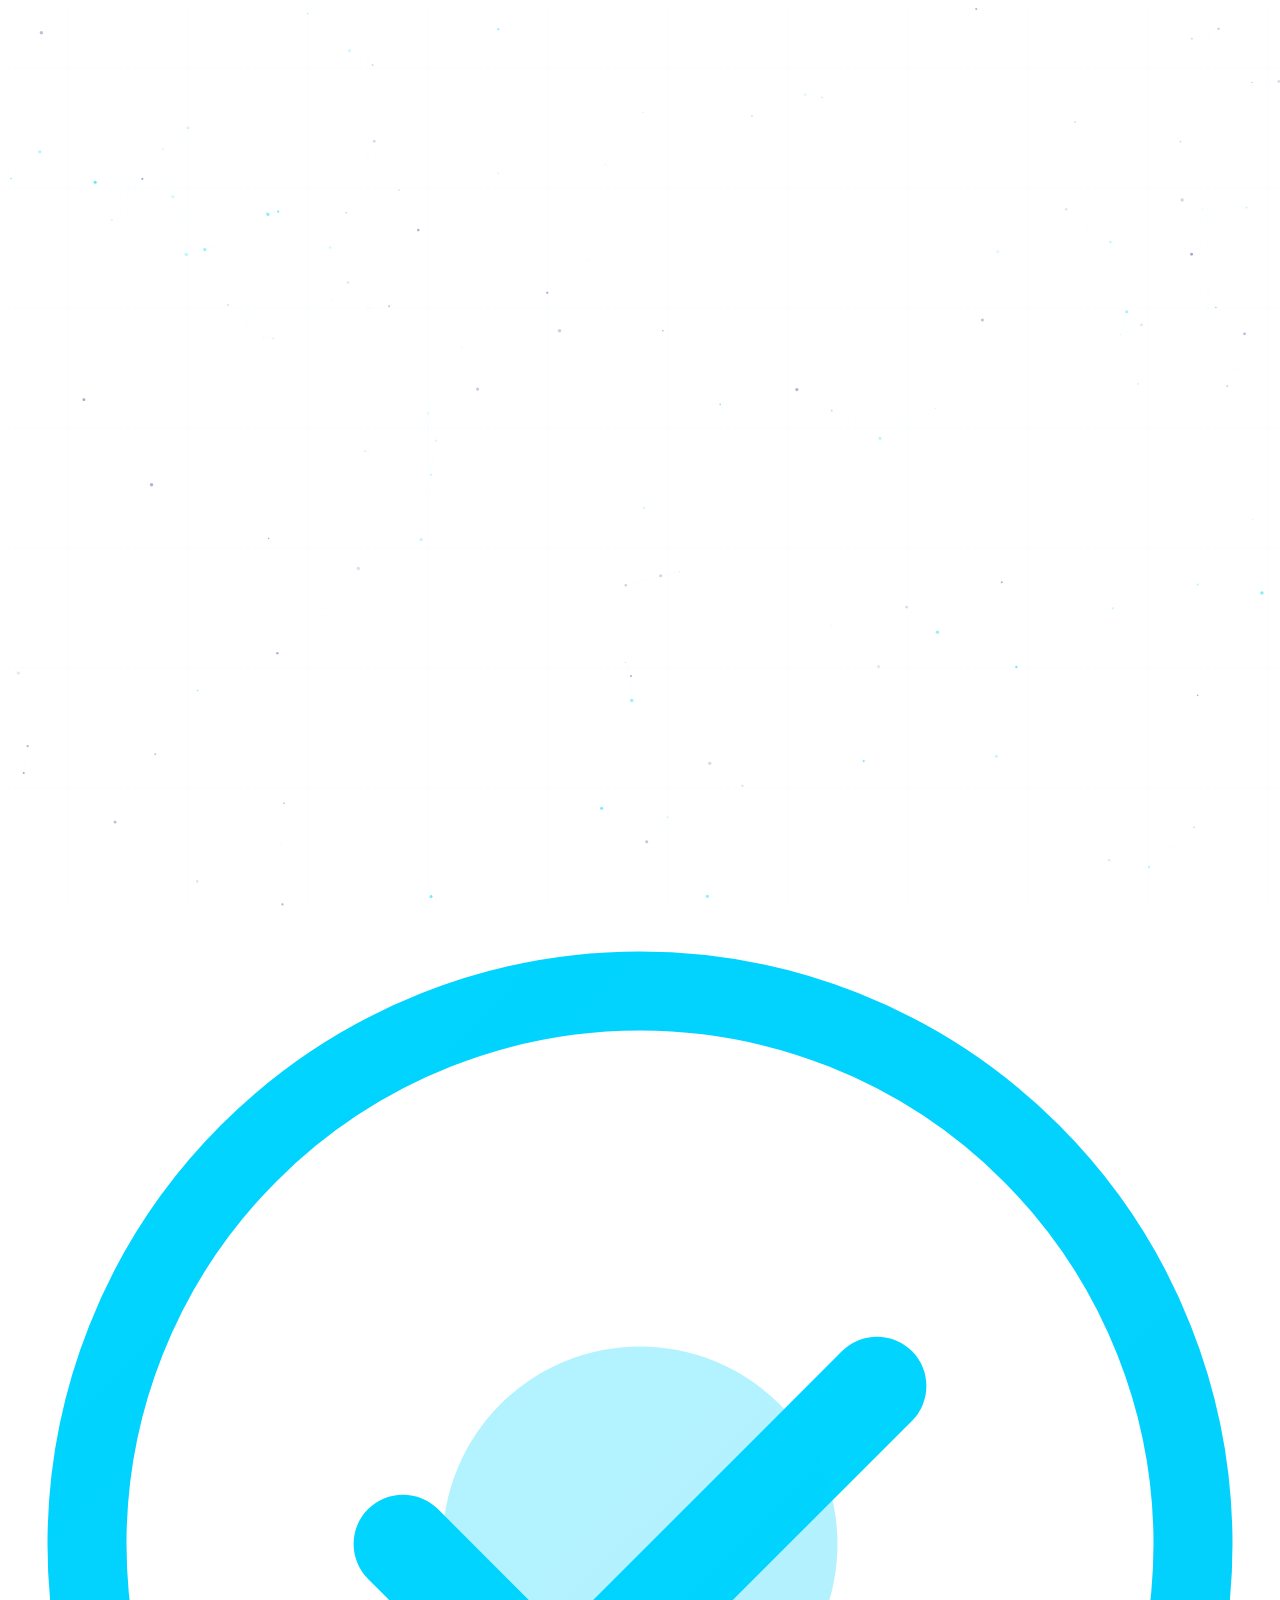
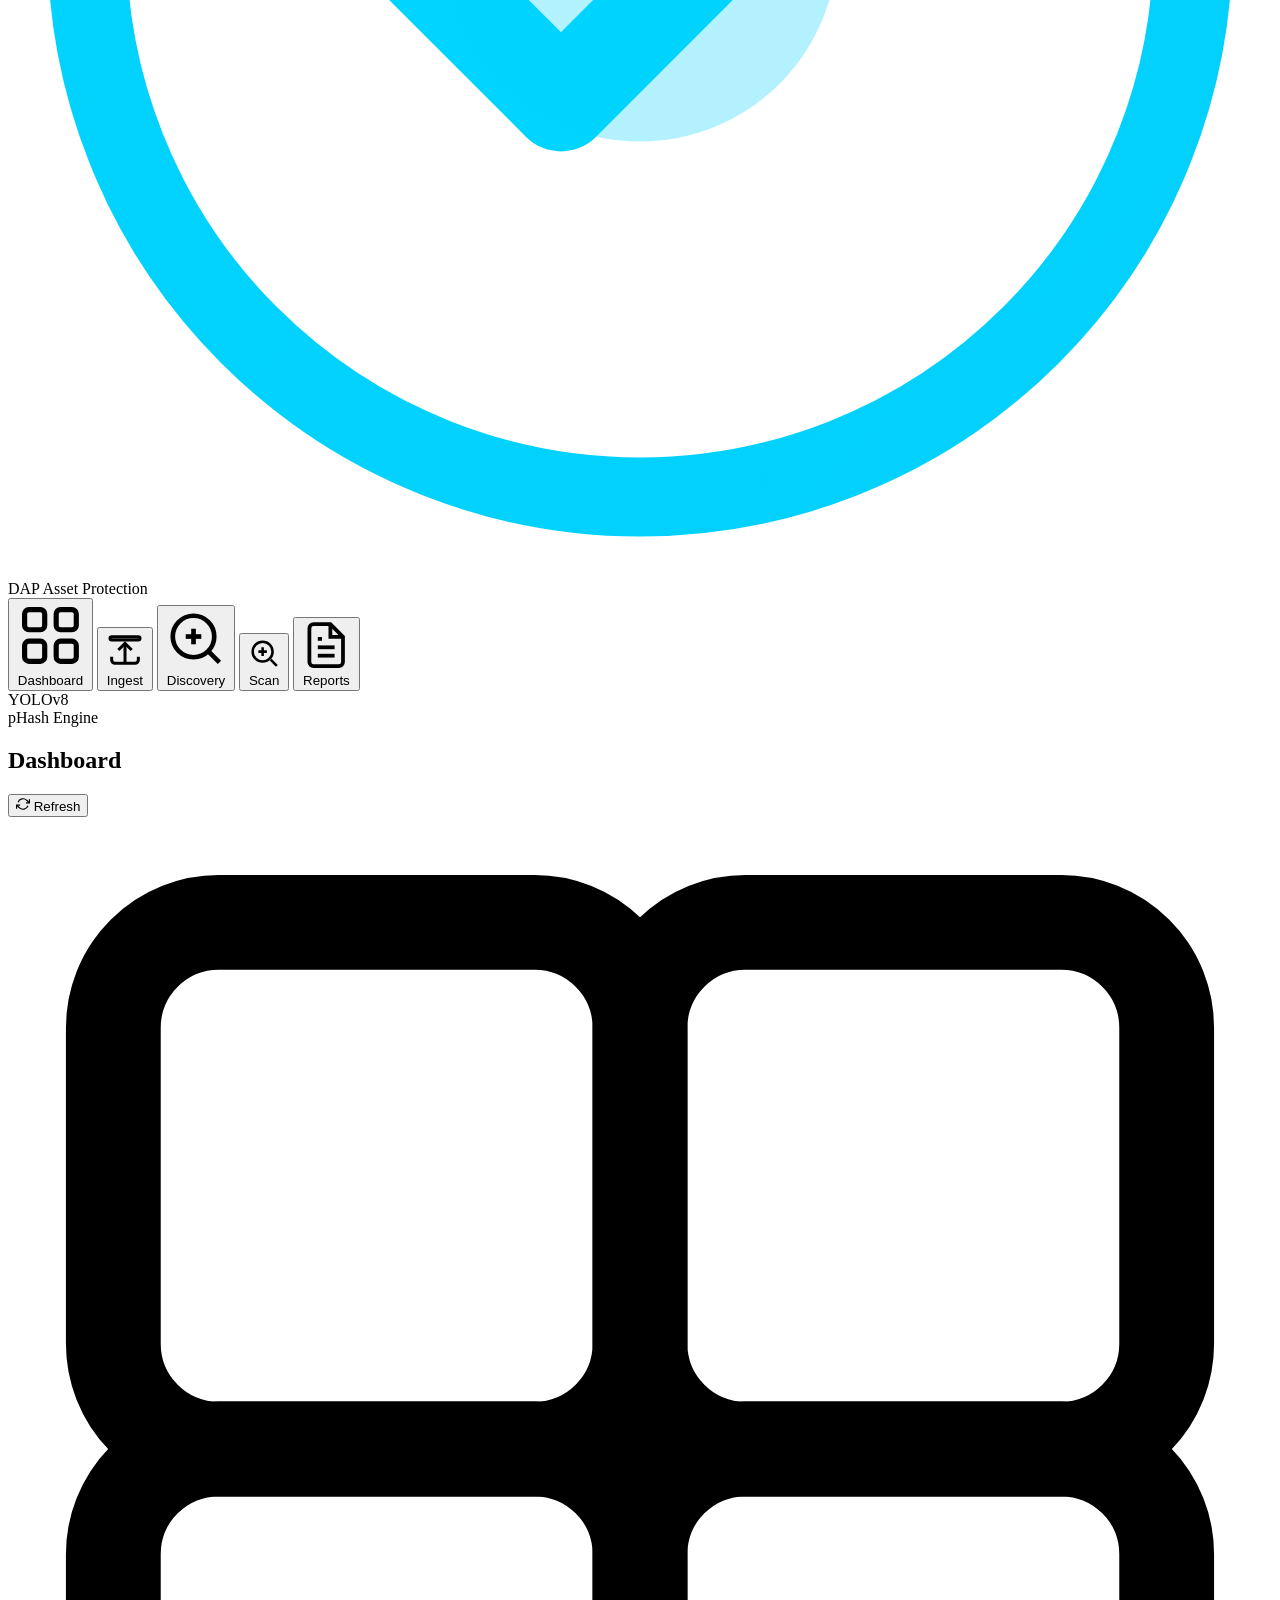
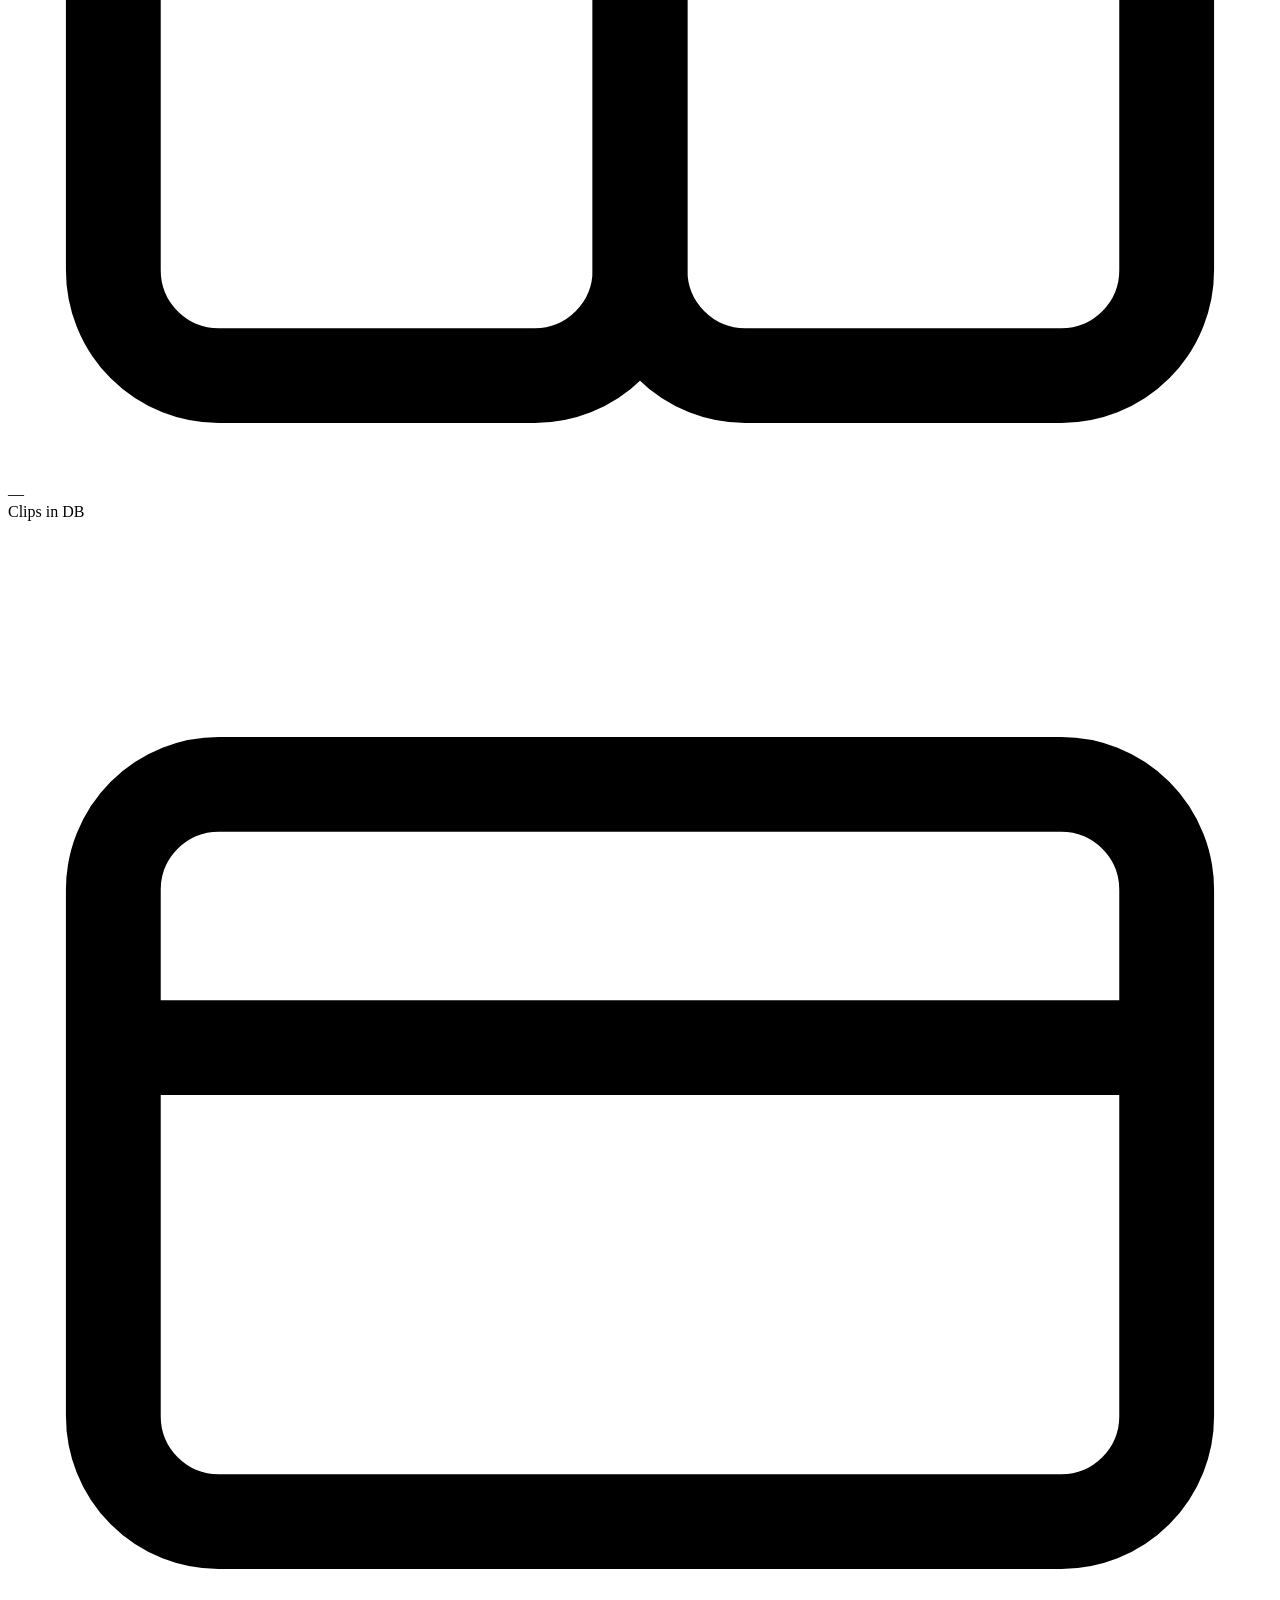
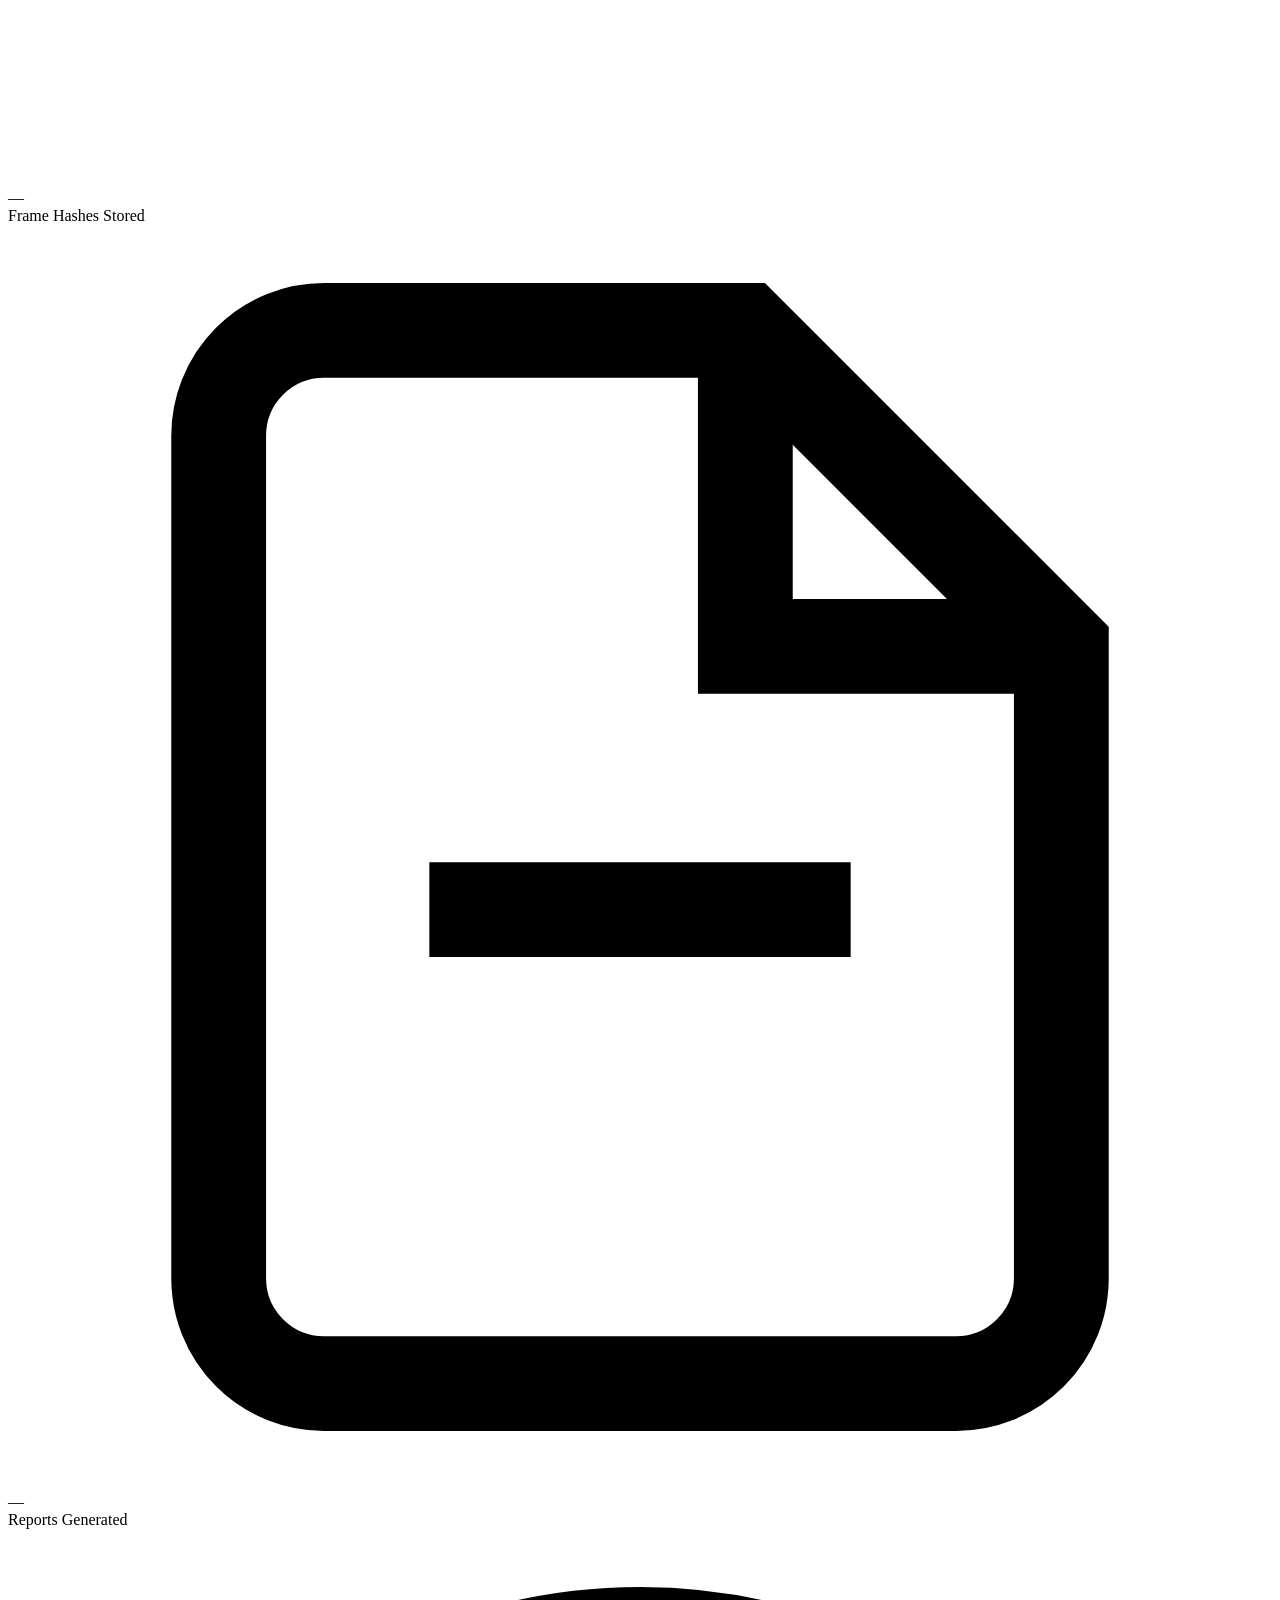
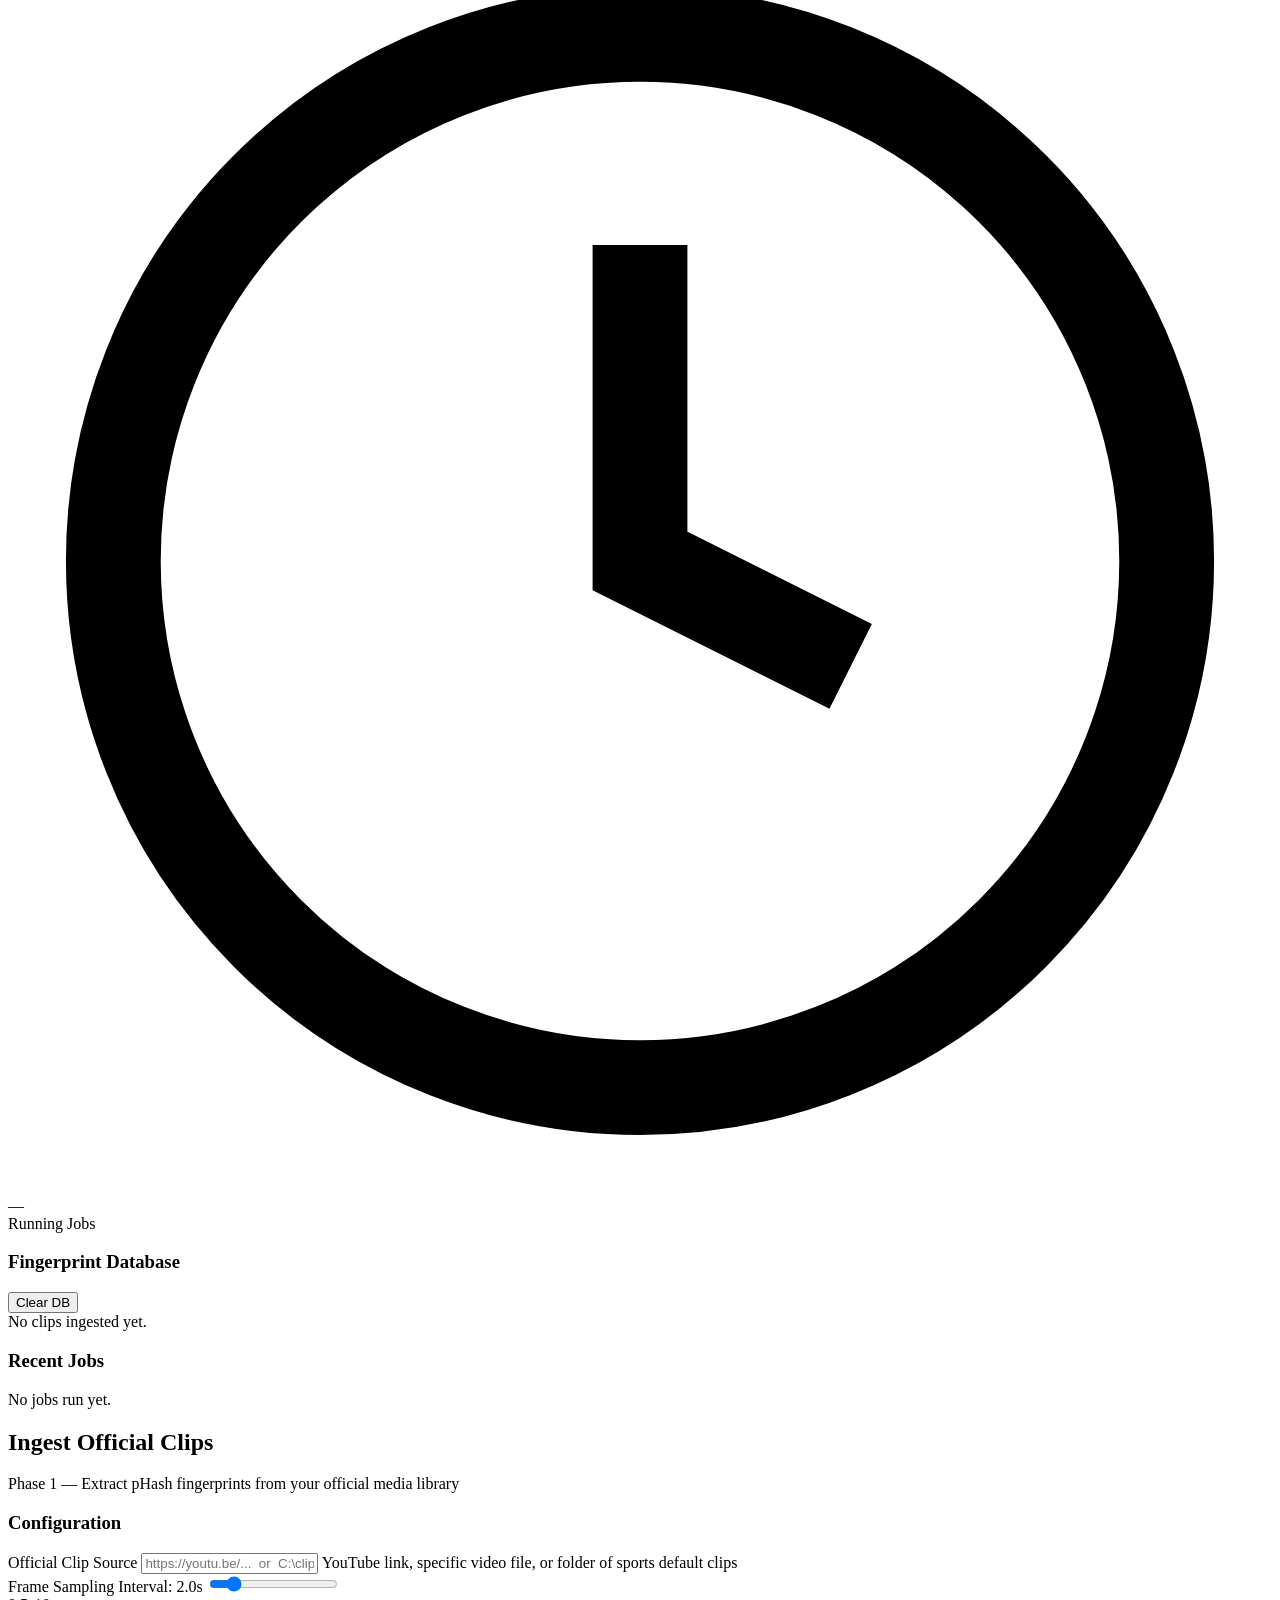
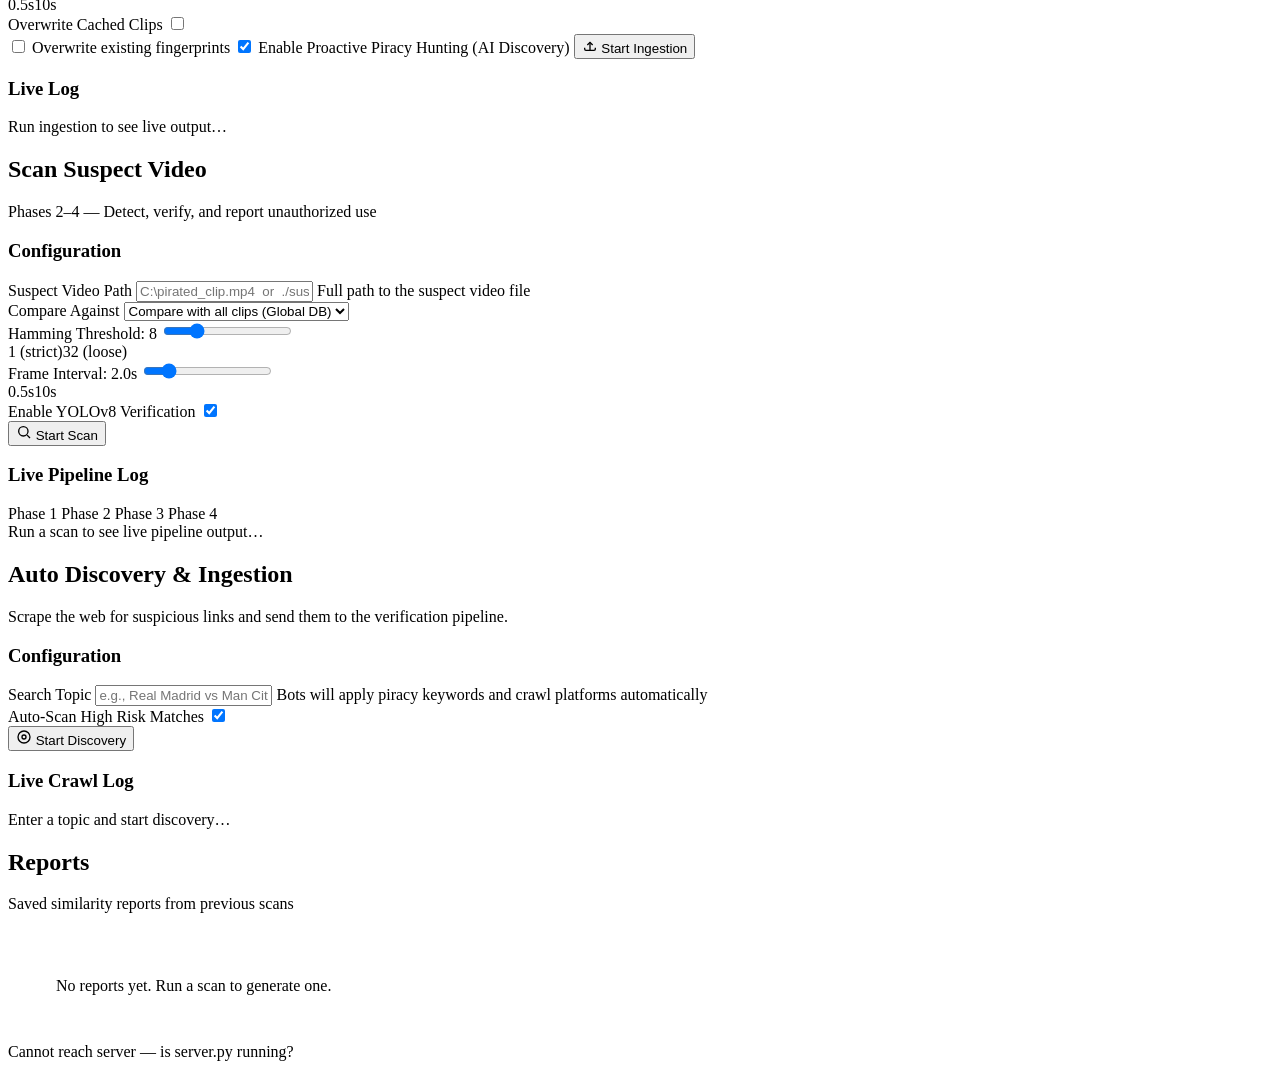
==== static/index.html @ 6192ebe2 "v3" ====
<!DOCTYPE html>
<html lang="en">
<head>
  <meta charset="UTF-8" />
  <meta name="viewport" content="width=device-width, initial-scale=1.0" />
  <title>DAP — Digital Asset Protection</title>
  <meta name="description" content="AI-driven Digital Asset Protection system using pHash fingerprinting and YOLOv8 object detection to identify unauthorized media use." />
  <link rel="preconnect" href="https://fonts.googleapis.com" />
  <link rel="preconnect" href="https://fonts.gstatic.com" crossorigin />
  <link href="https://fonts.googleapis.com/css2?family=Inter:wght@300;400;500;600;700&family=JetBrains+Mono:wght@400;500&display=swap" rel="stylesheet" />
  <link rel="stylesheet" href="/css/style.css" />
</head>
<body>

<!-- Animated grid background -->
<canvas id="bg-canvas"></canvas>

<div class="app" id="app">

  <!-- ── Sidebar ──────────────────────────────────────────────── -->
  <aside class="sidebar" id="sidebar">
    <div class="sidebar-logo">
      <div class="logo-icon">
        <svg viewBox="0 0 32 32" fill="none" xmlns="http://www.w3.org/2000/svg">
          <circle cx="16" cy="16" r="14" stroke="url(#g1)" stroke-width="2"/>
          <path d="M10 16 L14 20 L22 12" stroke="#00d4ff" stroke-width="2.5" stroke-linecap="round" stroke-linejoin="round"/>
          <circle cx="16" cy="16" r="5" fill="url(#g2)" opacity="0.3"/>
          <defs>
            <linearGradient id="g1" x1="0" y1="0" x2="32" y2="32">
              <stop offset="0%" stop-color="#00d4ff"/>
              <stop offset="100%" stop-color="#7b5ea7"/>
            </linearGradient>
            <linearGradient id="g2" x1="0" y1="0" x2="32" y2="32">
              <stop offset="0%" stop-color="#00d4ff"/>
              <stop offset="100%" stop-color="#7b5ea7"/>
            </linearGradient>
          </defs>
        </svg>
      </div>
      <div class="logo-text">
        <span class="logo-title">DAP</span>
        <span class="logo-sub">Asset Protection</span>
      </div>
    </div>

    <nav class="sidebar-nav">
      <button class="nav-item active" data-page="dashboard" id="nav-dashboard">
        <svg class="nav-icon" viewBox="0 0 24 24" fill="none" stroke="currentColor" stroke-width="1.8">
          <rect x="3" y="3" width="7" height="7" rx="1.5"/>
          <rect x="14" y="3" width="7" height="7" rx="1.5"/>
          <rect x="3" y="14" width="7" height="7" rx="1.5"/>
          <rect x="14" y="14" width="7" height="7" rx="1.5"/>
        </svg>
        <span>Dashboard</span>
      </button>
      <button class="nav-item" data-page="ingest" id="nav-ingest">
        <svg class="nav-icon" viewBox="0 0 24 24" fill="none" stroke="currentColor" stroke-width="1.8">
          <path d="M4 16v2a2 2 0 002 2h12a2 2 0 002-2v-2"/>
          <polyline points="8,12 12,8 16,12"/>
          <line x1="12" y1="8" x2="12" y2="20"/>
          <path d="M20 4H4a1 1 0 000 2h16a1 1 0 000-2z"/>
        </svg>
        <span>Ingest</span>
      </button>
      <button class="nav-item" data-page="autoingest" id="nav-autoingest">
        <svg class="nav-icon" viewBox="0 0 24 24" fill="none" stroke="currentColor" stroke-width="1.8">
          <circle cx="11" cy="11" r="8"></circle>
          <line x1="21" y1="21" x2="16.65" y2="16.65"></line>
          <line x1="11" y1="8" x2="11" y2="14"></line>
          <line x1="8" y1="11" x2="14" y2="11"></line>
        </svg>
        <span>Discovery</span>
      </button>
      <button class="nav-item" data-page="scan" id="nav-scan">
        <svg class="nav-icon" viewBox="0 0 24 24" fill="none" stroke="currentColor" stroke-width="1.8">
          <circle cx="11" cy="11" r="7"/>
          <line x1="21" y1="21" x2="16.65" y2="16.65"/>
          <path d="M8 11h6M11 8v6"/>
        </svg>
        <span>Scan</span>
      </button>
      <button class="nav-item" data-page="reports" id="nav-reports">
        <svg class="nav-icon" viewBox="0 0 24 24" fill="none" stroke="currentColor" stroke-width="1.8">
          <path d="M14 2H6a2 2 0 00-2 2v16a2 2 0 002 2h12a2 2 0 002-2V8z"/>
          <polyline points="14,2 14,8 20,8"/>
          <line x1="8" y1="13" x2="16" y2="13"/>
          <line x1="8" y1="17" x2="16" y2="17"/>
          <line x1="8" y1="9" x2="10" y2="9"/>
        </svg>
        <span>Reports</span>
        <span class="badge" id="badge-reports"></span>
      </button>
    </nav>

    <div class="sidebar-footer">
      <div class="status-dot-row">
        <span class="status-dot" id="yolo-dot"></span>
        <span class="status-label" id="yolo-label">YOLOv8</span>
      </div>
      <div class="status-dot-row">
        <span class="status-dot active"></span>
        <span class="status-label">pHash Engine</span>
      </div>
    </div>
  </aside>

  <!-- ── Main ─────────────────────────────────────────────────── -->
  <main class="main-content">

    <!-- ════ Dashboard ════ -->
    <section class="page active" id="page-dashboard">
      <div class="page-header">
        <h1>Dashboard</h1>
        <div class="page-header-actions">
          <button class="btn btn-ghost btn-sm" onclick="App.refreshStatus()">
            <svg viewBox="0 0 24 24" fill="none" stroke="currentColor" stroke-width="2" width="14" height="14"><path d="M23 4v6h-6M1 20v-6h6"/><path d="M3.51 9a9 9 0 0114.85-3.36L23 10M1 14l4.64 4.36A9 9 0 0020.49 15"/></svg>
            Refresh
          </button>
        </div>
      </div>

      <div class="stat-grid" id="stat-grid">
        <div class="stat-card" id="stat-clips">
          <div class="stat-icon cyan">
            <svg viewBox="0 0 24 24" fill="none" stroke="currentColor" stroke-width="1.8"><rect x="2" y="2" width="10" height="10" rx="2"/><rect x="12" y="2" width="10" height="10" rx="2"/><rect x="2" y="12" width="10" height="10" rx="2"/><rect x="12" y="12" width="10" height="10" rx="2"/></svg>
          </div>
          <div class="stat-body">
            <div class="stat-value" id="v-clips">—</div>
            <div class="stat-label">Clips in DB</div>
          </div>
        </div>
        <div class="stat-card" id="stat-frames">
          <div class="stat-icon purple">
            <svg viewBox="0 0 24 24" fill="none" stroke="currentColor" stroke-width="1.8"><rect x="2" y="5" width="20" height="14" rx="2"/><polyline points="2,10 22,10"/></svg>
          </div>
          <div class="stat-body">
            <div class="stat-value" id="v-frames">—</div>
            <div class="stat-label">Frame Hashes Stored</div>
          </div>
        </div>
        <div class="stat-card" id="stat-reports">
          <div class="stat-icon green">
            <svg viewBox="0 0 24 24" fill="none" stroke="currentColor" stroke-width="1.8"><path d="M14 2H6a2 2 0 00-2 2v16a2 2 0 002 2h12a2 2 0 002-2V8z"/><polyline points="14 2 14 8 20 8"/><line x1="8" y1="13" x2="16" y2="13"/></svg>
          </div>
          <div class="stat-body">
            <div class="stat-value" id="v-reports">—</div>
            <div class="stat-label">Reports Generated</div>
          </div>
        </div>
        <div class="stat-card" id="stat-jobs">
          <div class="stat-icon orange">
            <svg viewBox="0 0 24 24" fill="none" stroke="currentColor" stroke-width="1.8"><circle cx="12" cy="12" r="10"/><polyline points="12,6 12,12 16,14"/></svg>
          </div>
          <div class="stat-body">
            <div class="stat-value" id="v-jobs">—</div>
            <div class="stat-label">Running Jobs</div>
          </div>
        </div>
      </div>

      <!-- DB Clips list -->
      <div class="card mt-6" id="db-clips-card">
        <div class="card-header">
          <h3>Fingerprint Database</h3>
          <button class="btn btn-danger btn-sm" onclick="App.clearDB()">Clear DB</button>
        </div>
        <div id="db-clips-list" class="clips-list">
          <div class="empty-state">No clips ingested yet.</div>
        </div>
      </div>

      <!-- Recent jobs -->
      <div class="card mt-4">
        <div class="card-header"><h3>Recent Jobs</h3></div>
        <div id="recent-jobs-list" class="jobs-list">
          <div class="empty-state">No jobs run yet.</div>
        </div>
      </div>
    </section>

    <!-- ════ Ingest ════ -->
    <section class="page" id="page-ingest">
      <div class="page-header">
        <h1>Ingest Official Clips</h1>
        <p class="page-sub">Phase 1 — Extract pHash fingerprints from your official media library</p>
      </div>

      <div class="two-col">
        <div class="card form-card">
          <div class="card-header"><h3>Configuration</h3></div>
          <div class="form-body">
            <div class="form-group">
              <label for="ingest-dir">Official Clip Source</label>
              <input type="text" id="ingest-dir" class="input" placeholder="https://youtu.be/...  or  C:\clip.mp4  or  C:\dir\" />
              <span class="form-hint">YouTube link, specific video file, or folder of sports default clips</span>
            </div>
            <div class="form-group">
              <label for="ingest-interval">Frame Sampling Interval: <span id="ingest-interval-val">2.0s</span></label>
              <input type="range" id="ingest-interval" class="slider" min="0.5" max="10" step="0.5" value="2" />
              <div class="slider-labels"><span>0.5s</span><span>10s</span></div>
            </div>
            <div class="form-group switch-row">
              <label>Overwrite Cached Clips</label>
              <label class="switch">
                <input type="checkbox" id="ingest-overwrite" />
                <span class="switch-thumb"></span>
              </label>
            </div>
            <label class="check-container mt-2">
              <input type="checkbox" id="ingest-overwrite">
              <span class="checkmark"></span>
              Overwrite existing fingerprints
            </label>
            <label class="check-container mt-2">
              <input type="checkbox" id="ingest-proactive" checked>
              <span class="checkmark"></span>
              Enable Proactive Piracy Hunting (AI Discovery)
            </label>

            <button class="btn btn-primary mt-3" id="btn-ingest" onclick="App.startIngest()">
              <svg viewBox="0 0 24 24" fill="none" stroke="currentColor" stroke-width="2" width="16" height="16"><path d="M4 16v2a2 2 0 002 2h12a2 2 0 002-2v-2"/><polyline points="8,12 12,8 16,12"/><line x1="12" y1="8" x2="12" y2="20"/></svg>
              Start Ingestion
            </button>
          </div>
        </div>

        <div class="card log-card">
          <div class="card-header">
            <h3>Live Log</h3>
            <div class="progress-wrap" id="ingest-progress-wrap" style="display:none">
              <div class="progress-bar-track">
                <div class="progress-bar-fill" id="ingest-progress-bar"></div>
              </div>
              <span class="progress-label" id="ingest-progress-label">0%</span>
            </div>
          </div>
          <div class="log-stream" id="ingest-log">
            <div class="log-placeholder">Run ingestion to see live output…</div>
          </div>
        </div>
      </div>
    </section>

    <!-- ════ Scan ════ -->
    <section class="page" id="page-scan">
      <div class="page-header">
        <h1>Scan Suspect Video</h1>
        <p class="page-sub">Phases 2–4 — Detect, verify, and report unauthorized use</p>
      </div>

      <div class="two-col">
        <div class="card form-card">
          <div class="card-header"><h3>Configuration</h3></div>
          <div class="form-body">
            <div class="form-group">
              <label for="scan-path">Suspect Video Path</label>
              <input type="text" id="scan-path" class="input" placeholder="C:\pirated_clip.mp4  or  ./suspect.mp4" />
              <span class="form-hint">Full path to the suspect video file</span>
            </div>
            <div class="form-group">
              <label for="scan-target">Compare Against</label>
              <select id="scan-target" class="input">
                <option value="">Compare with all clips (Global DB)</option>
              </select>
            </div>
            <div class="form-group">
              <label for="scan-threshold">Hamming Threshold: <span id="scan-threshold-val">8</span></label>
              <input type="range" id="scan-threshold" class="slider" min="1" max="32" step="1" value="8" />
              <div class="slider-labels"><span>1 (strict)</span><span>32 (loose)</span></div>
            </div>
            <div class="form-group">
              <label for="scan-interval">Frame Interval: <span id="scan-interval-val">2.0s</span></label>
              <input type="range" id="scan-interval" class="slider" min="0.5" max="10" step="0.5" value="2" />
              <div class="slider-labels"><span>0.5s</span><span>10s</span></div>
            </div>
            <div class="form-group switch-row">
              <label>Enable YOLOv8 Verification</label>
              <label class="switch">
                <input type="checkbox" id="scan-yolo" checked />
                <span class="switch-thumb"></span>
              </label>
            </div>
            <button class="btn btn-primary w-full" id="btn-scan" onclick="App.startScan()">
              <svg viewBox="0 0 24 24" fill="none" stroke="currentColor" stroke-width="2" width="16" height="16"><circle cx="11" cy="11" r="7"/><line x1="21" y1="21" x2="16.65" y2="16.65"/></svg>
              Start Scan
            </button>
          </div>
        </div>

        <div class="card log-card">
          <div class="card-header">
            <h3>Live Pipeline Log</h3>
            <div class="phase-badges" id="scan-phases">
              <span class="phase-badge" id="phase-1">Phase 1</span>
              <span class="phase-badge" id="phase-2">Phase 2</span>
              <span class="phase-badge" id="phase-3">Phase 3</span>
              <span class="phase-badge" id="phase-4">Phase 4</span>
            </div>
          </div>
          <div class="log-stream" id="scan-log">
            <div class="log-placeholder">Run a scan to see live pipeline output…</div>
          </div>
        </div>
      </div>

      <!-- Results panel (shown after scan) -->
      <div id="scan-results" style="display:none" class="mt-4">
        <div class="result-summary-row">
          <div class="card verdict-card" id="verdict-card">
            <div class="verdict-score">
              <canvas id="donut-chart" width="160" height="160"></canvas>
              <div class="donut-label">
                <span class="donut-pct" id="donut-pct">0%</span>
                <span class="donut-sub">Similarity</span>
              </div>
            </div>
            <div class="verdict-info">
              <div class="verdict-text" id="verdict-text">—</div>
              <div class="verdict-meta" id="verdict-meta"></div>
            </div>
          </div>
        </div>

        <div class="card mt-4">
          <div class="card-header"><h3>Frame-Level Analysis</h3></div>
          <div class="table-wrap">
            <table class="frame-table" id="frame-table">
              <thead>
                <tr>
                  <th>Time</th>
                  <th>D<sub>H</sub></th>
                  <th>Match</th>
                  <th>Matched Clip</th>
                  <th>Logo</th>
                  <th>Flag</th>
                </tr>
              </thead>
              <tbody id="frame-tbody"></tbody>
            </table>
          </div>
        </div>
      </div>
    </section>

    <!-- ════ Auto Ingest ════ -->
    <section class="page" id="page-autoingest">
      <div class="page-header">
        <h1>Auto Discovery & Ingestion</h1>
        <p class="page-sub">Scrape the web for suspicious links and send them to the verification pipeline.</p>
      </div>

      <div class="two-col">
        <div class="card form-card">
          <div class="card-header"><h3>Configuration</h3></div>
          <div class="form-body">
            <div class="form-group">
              <label for="ai-topic">Search Topic</label>
              <input type="text" id="ai-topic" class="input" placeholder="e.g., Real Madrid vs Man City" />
              <span class="form-hint">Bots will apply piracy keywords and crawl platforms automatically</span>
            </div>
            <div class="form-group switch-row">
              <label>Auto-Scan High Risk Matches</label>
              <label class="switch">
                <input type="checkbox" id="ai-autoscan" checked />
                <span class="switch-thumb"></span>
              </label>
            </div>
            <button class="btn btn-primary w-full" id="btn-autoingest" onclick="App.startAutoIngest()">
              <svg viewBox="0 0 24 24" fill="none" stroke="currentColor" stroke-width="2" width="16" height="16"><path d="M21 12a9 9 0 11-18 0 9 9 0 0118 0z" /><circle cx="12" cy="12" r="3" /></svg>
              Start Discovery
            </button>
          </div>
        </div>

        <div class="card log-card">
          <div class="card-header">
            <h3>Live Crawl Log</h3>
          </div>
          <div class="log-stream" id="ai-log">
            <div class="log-placeholder">Enter a topic and start discovery…</div>
          </div>
        </div>
      </div>
      
      <!-- Discovery Results panel -->
      <div id="ai-results" style="display:none" class="mt-4 card">
          <div class="card-header"><h3>Discovery Results</h3></div>
          <div class="table-wrap">
            <table class="frame-table" id="ai-table">
              <thead>
                <tr>
                  <th>Platform</th>
                  <th>Uploader</th>
                  <th>Title</th>
                  <th>Risk Level</th>
                  <th>URL</th>
                </tr>
              </thead>
              <tbody id="ai-tbody"></tbody>
            </table>
          </div>
      </div>
    </section>

    <!-- ════ Reports ════ -->
    <section class="page" id="page-reports">
      <div class="page-header">
        <h1>Reports</h1>
        <p class="page-sub">Saved similarity reports from previous scans</p>
      </div>

      <div id="reports-grid" class="reports-grid">
        <div class="empty-state" style="padding:3rem">No reports yet. Run a scan to generate one.</div>
      </div>

      <!-- Report detail modal -->
      <div class="modal-backdrop" id="report-modal" style="display:none" onclick="App.closeModal(event)">
        <div class="modal-box" onclick="event.stopPropagation()">
          <div class="modal-header">
            <h2 id="modal-title">Report Detail</h2>
            <button class="modal-close" onclick="App.closeModal()">✕</button>
          </div>
          <div class="modal-body" id="modal-body"></div>
        </div>
      </div>
    </section>

  </main>
</div>

<!-- Toast container -->
<div id="toast-container"></div>

    <script src="js/app.js?v=20260422_rev5"></script>
</body>
</html>
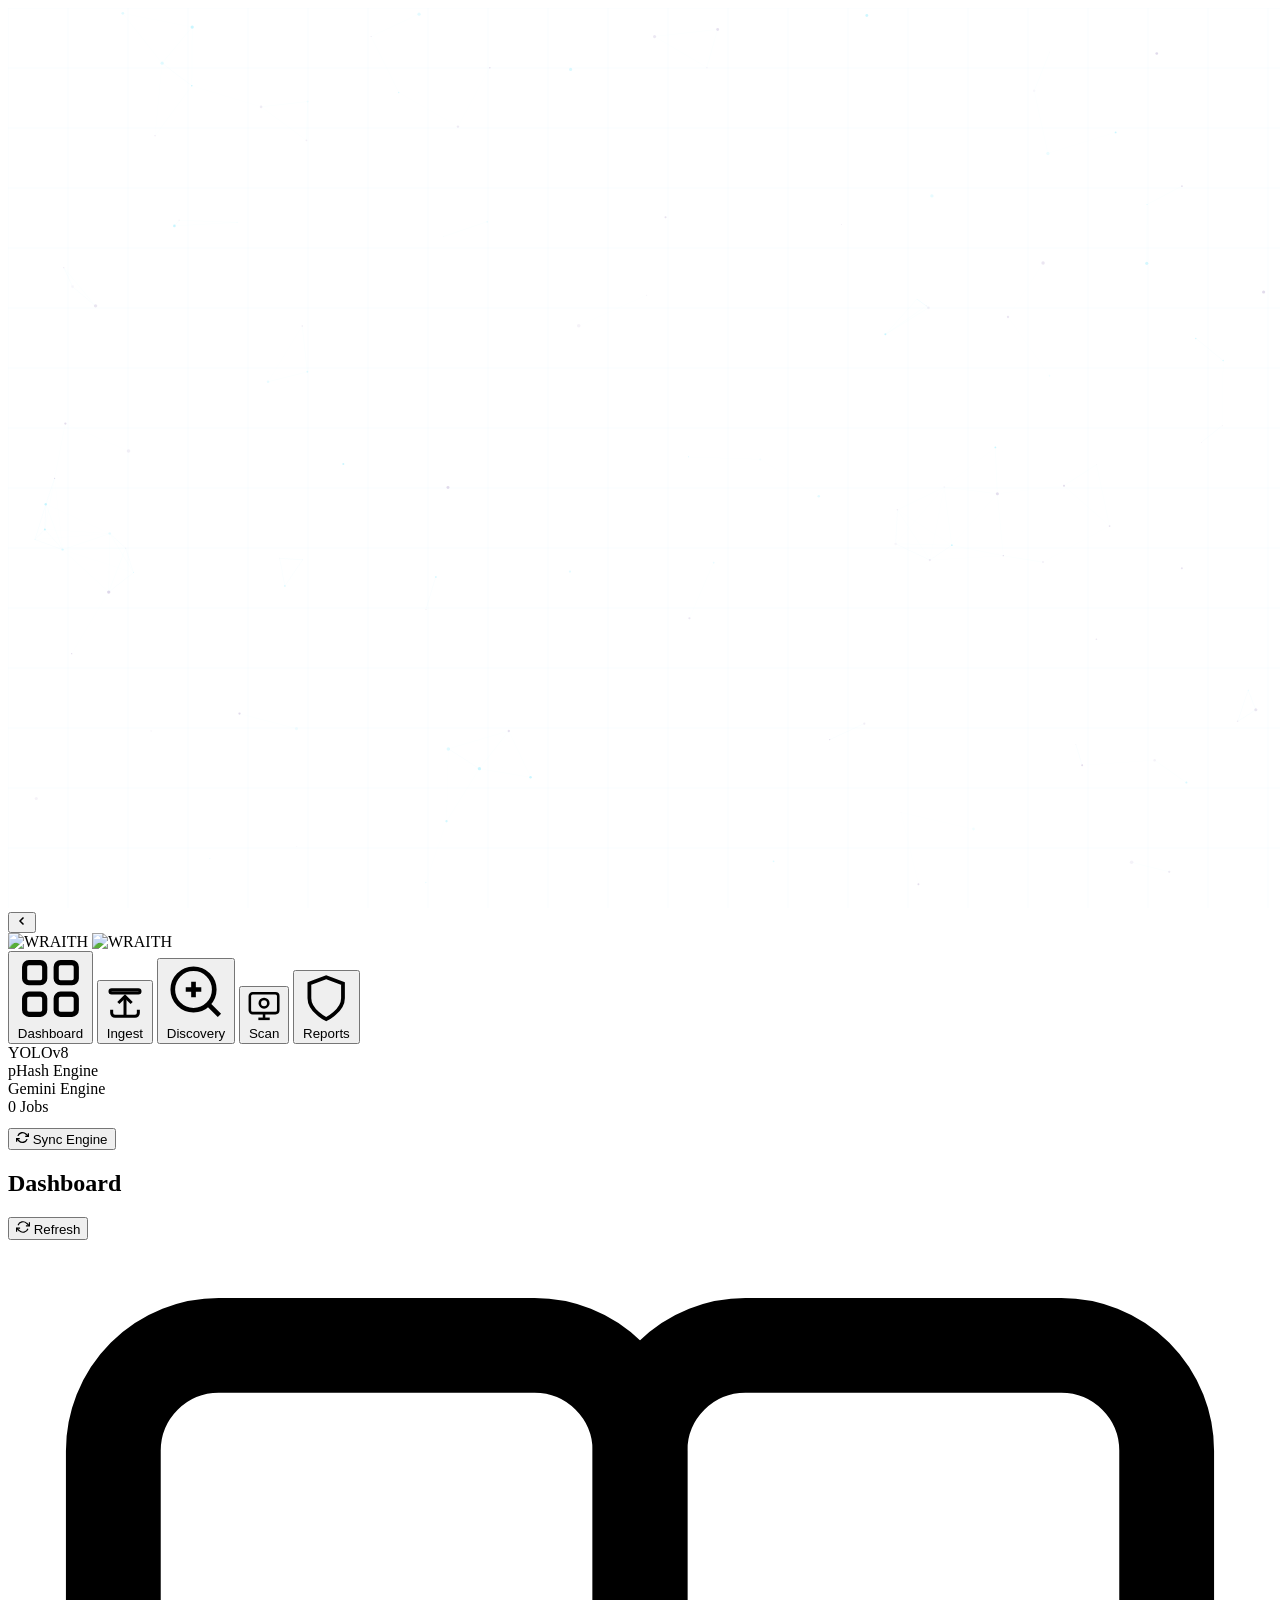
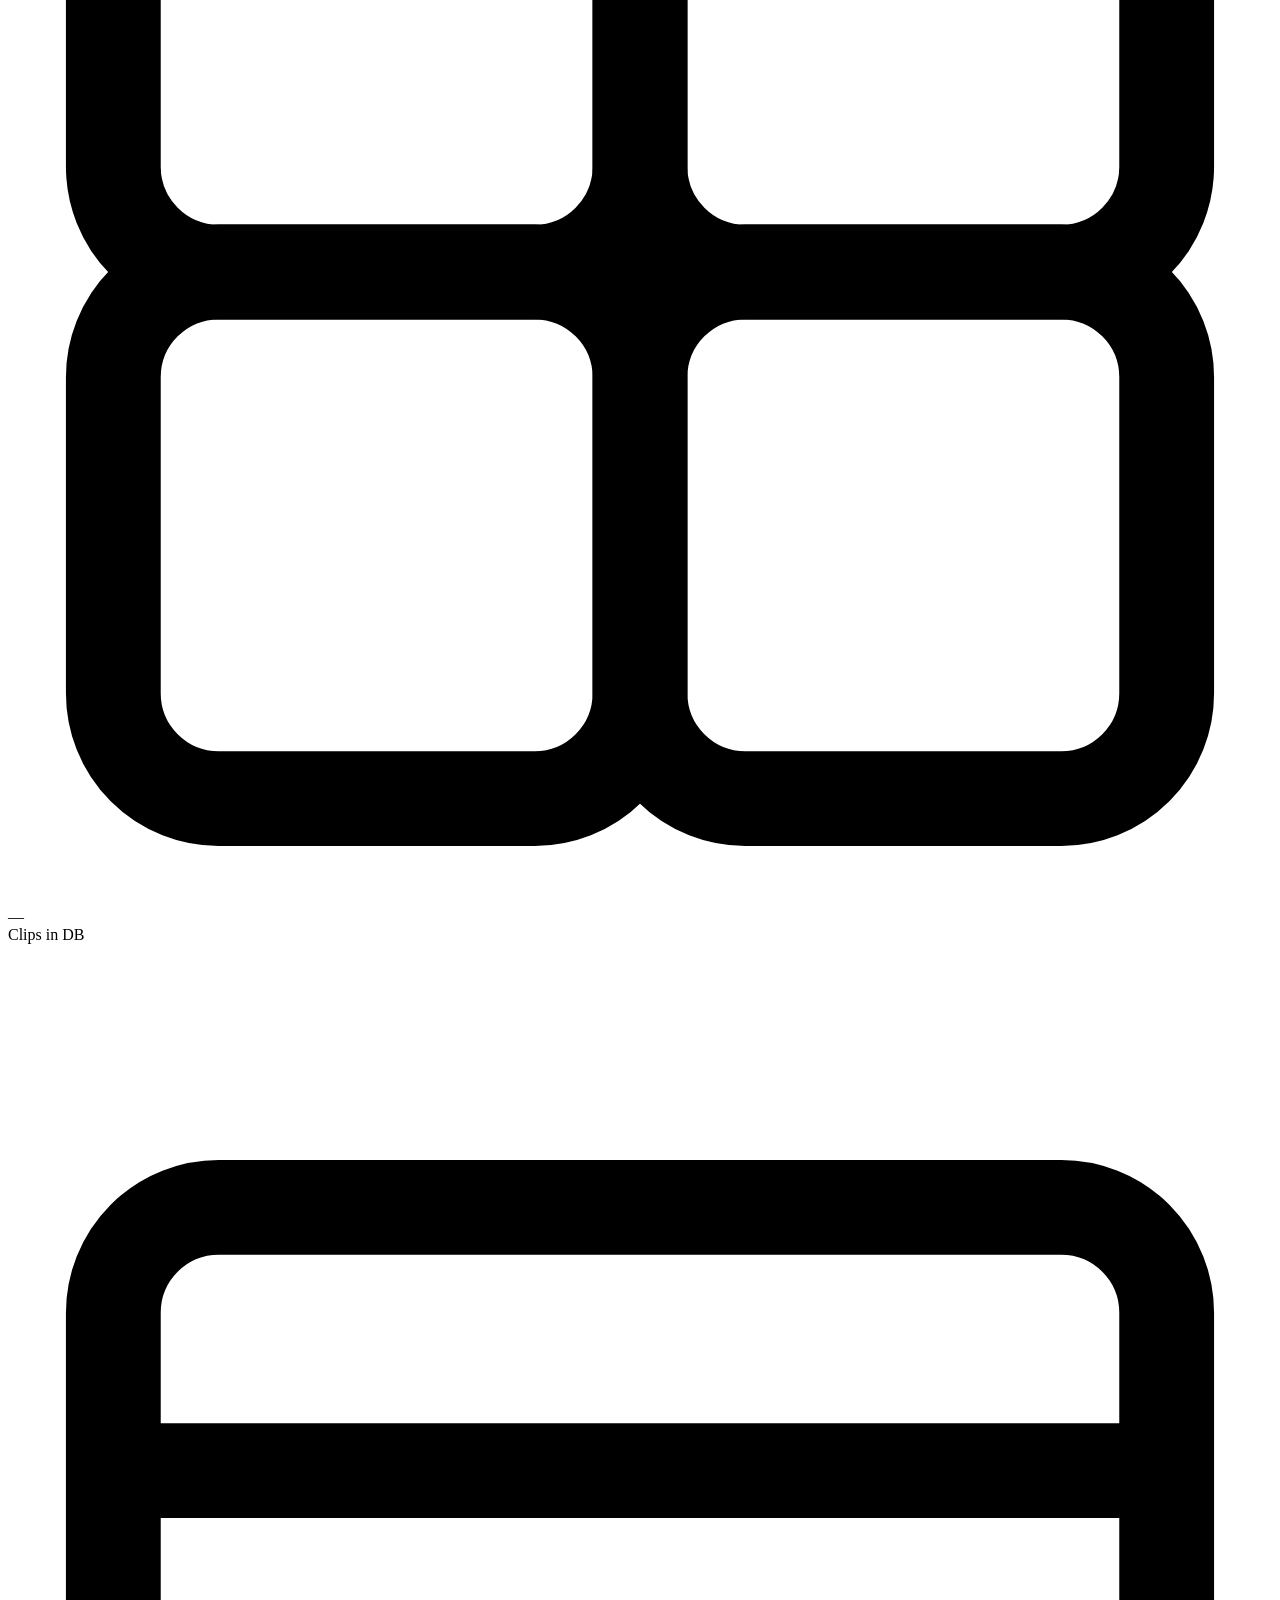
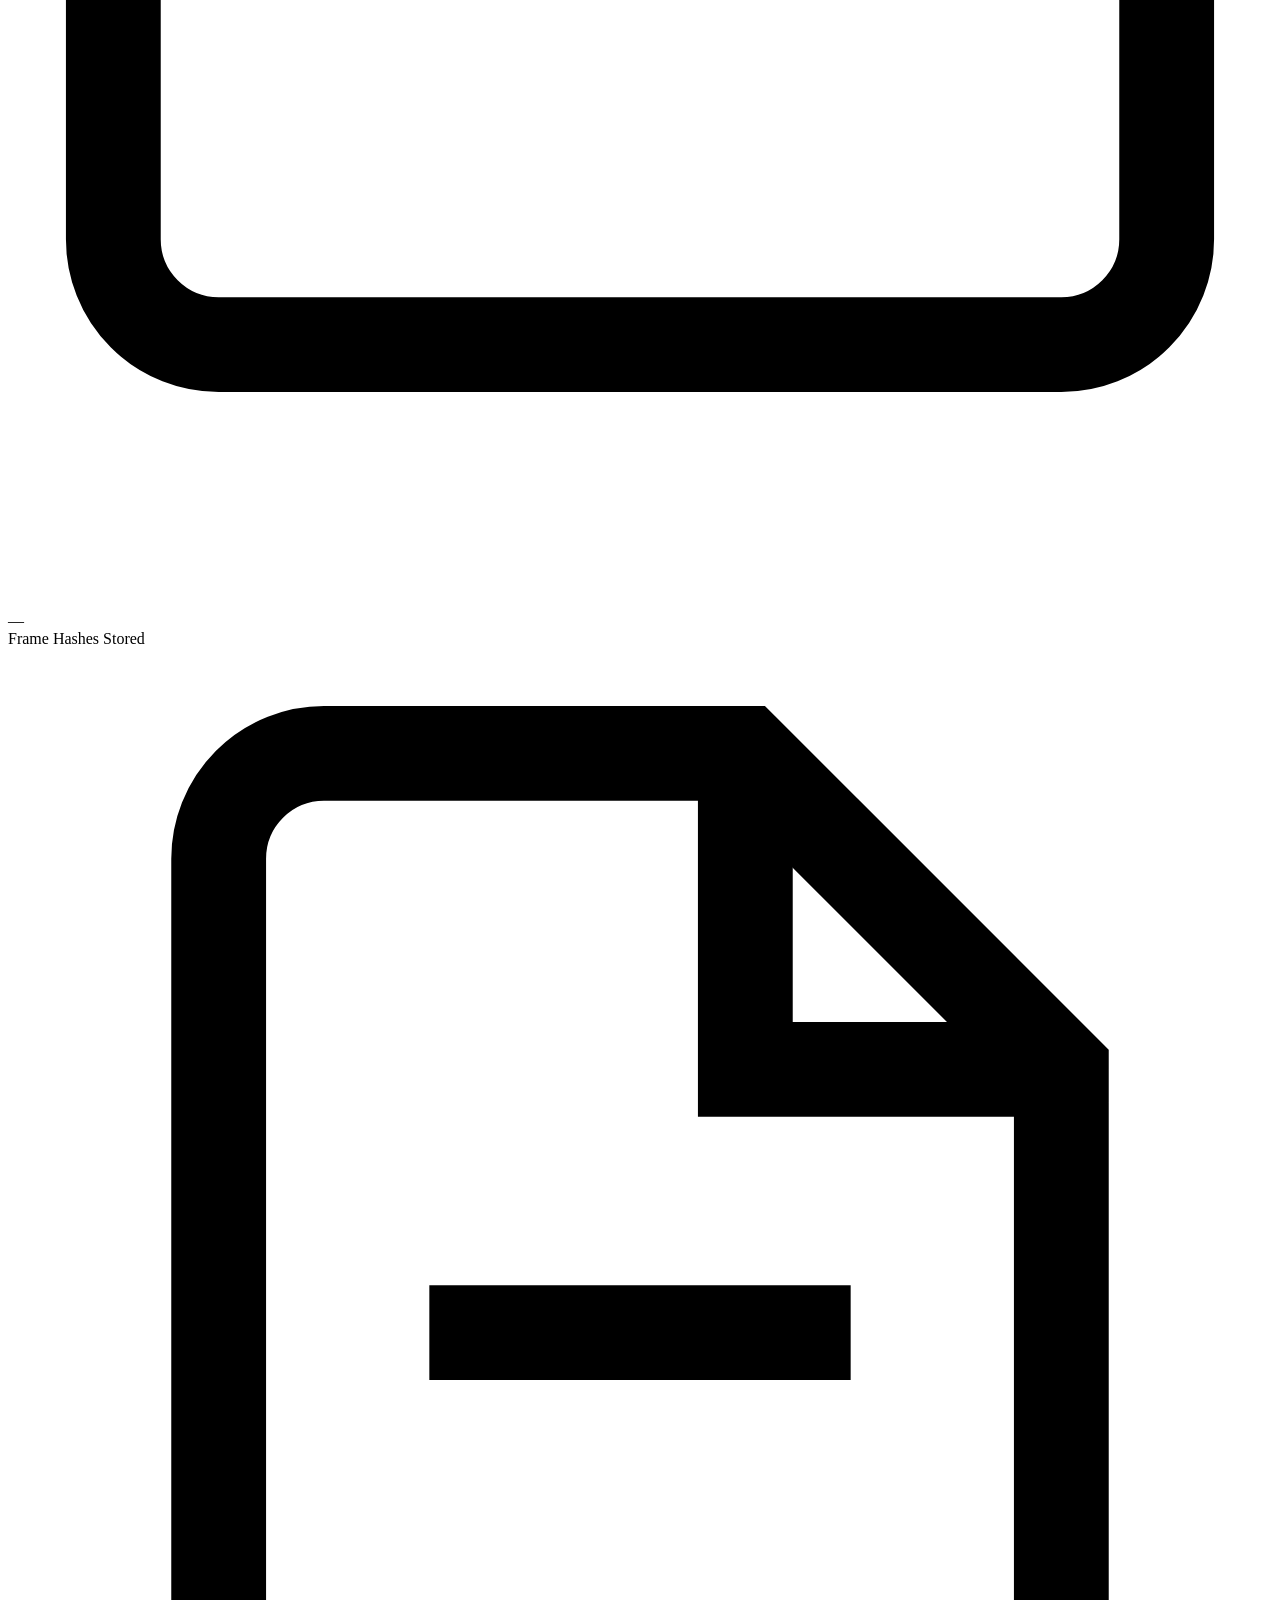
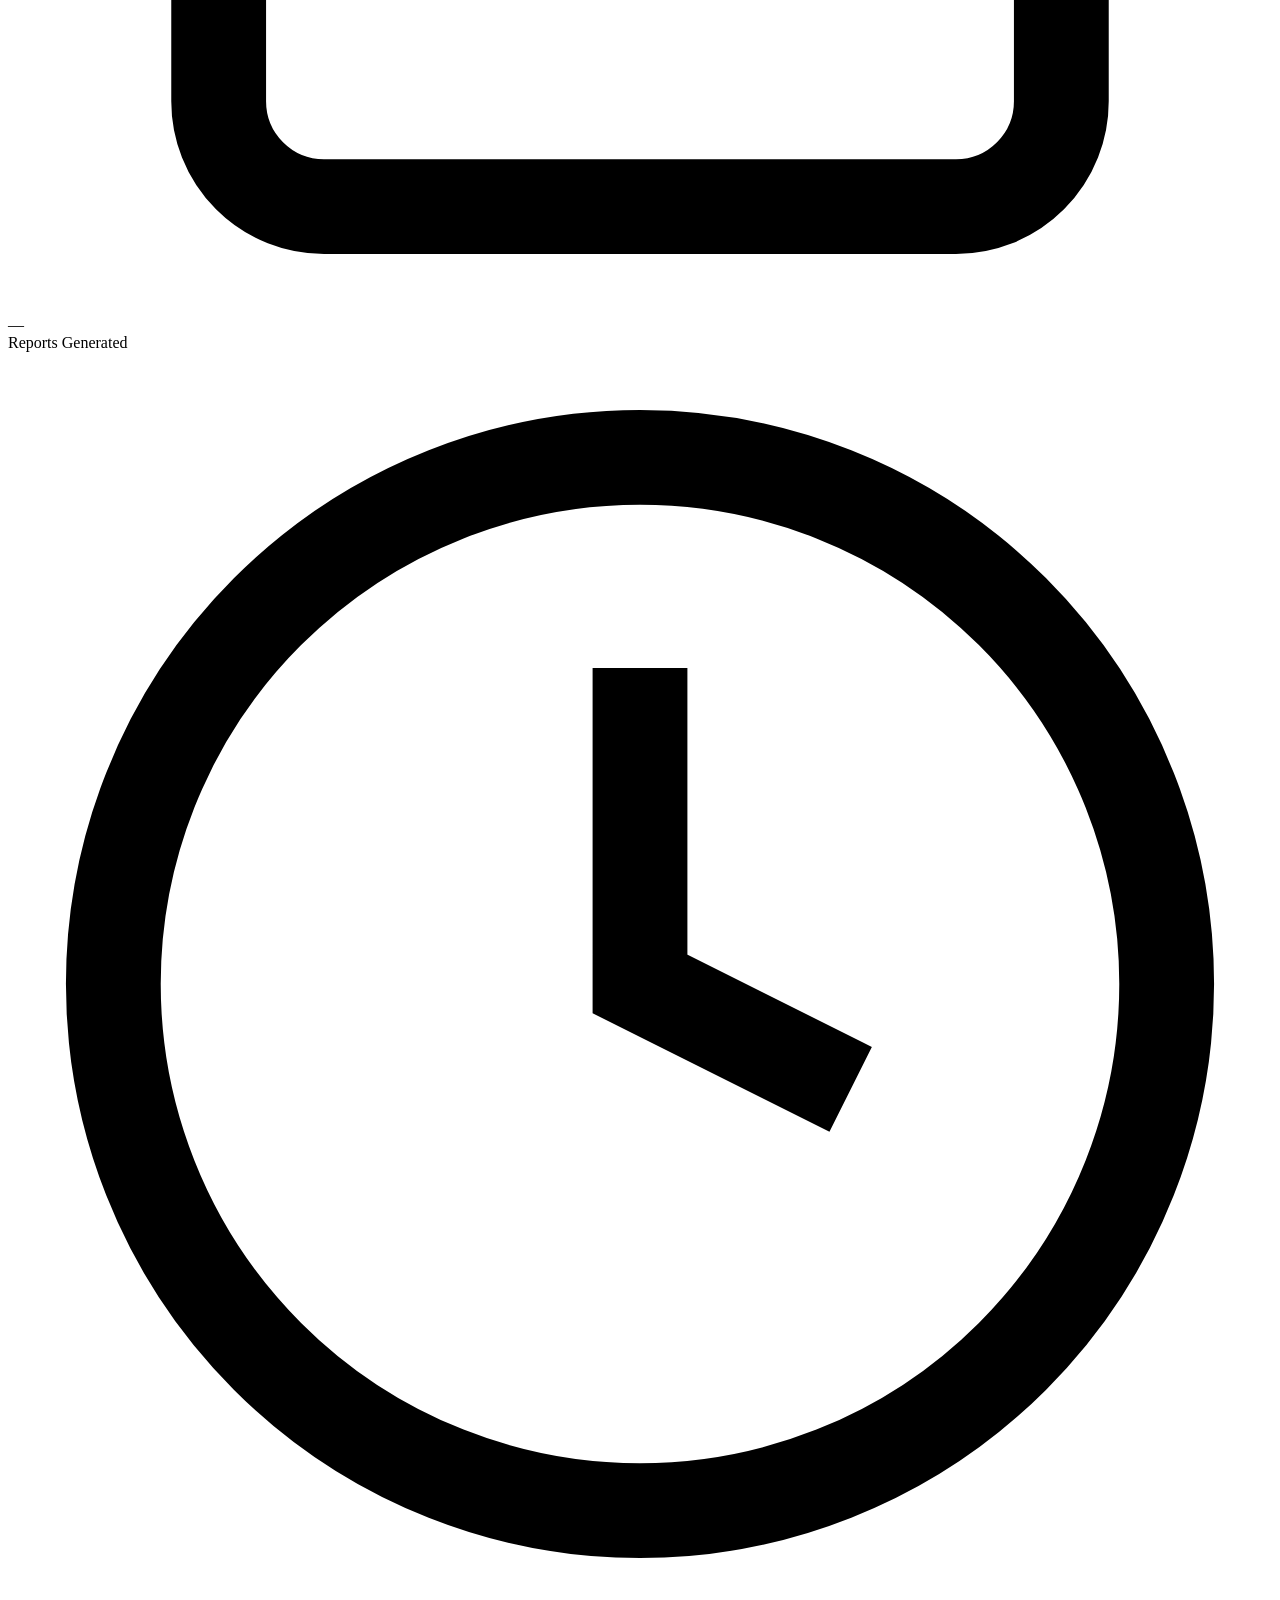
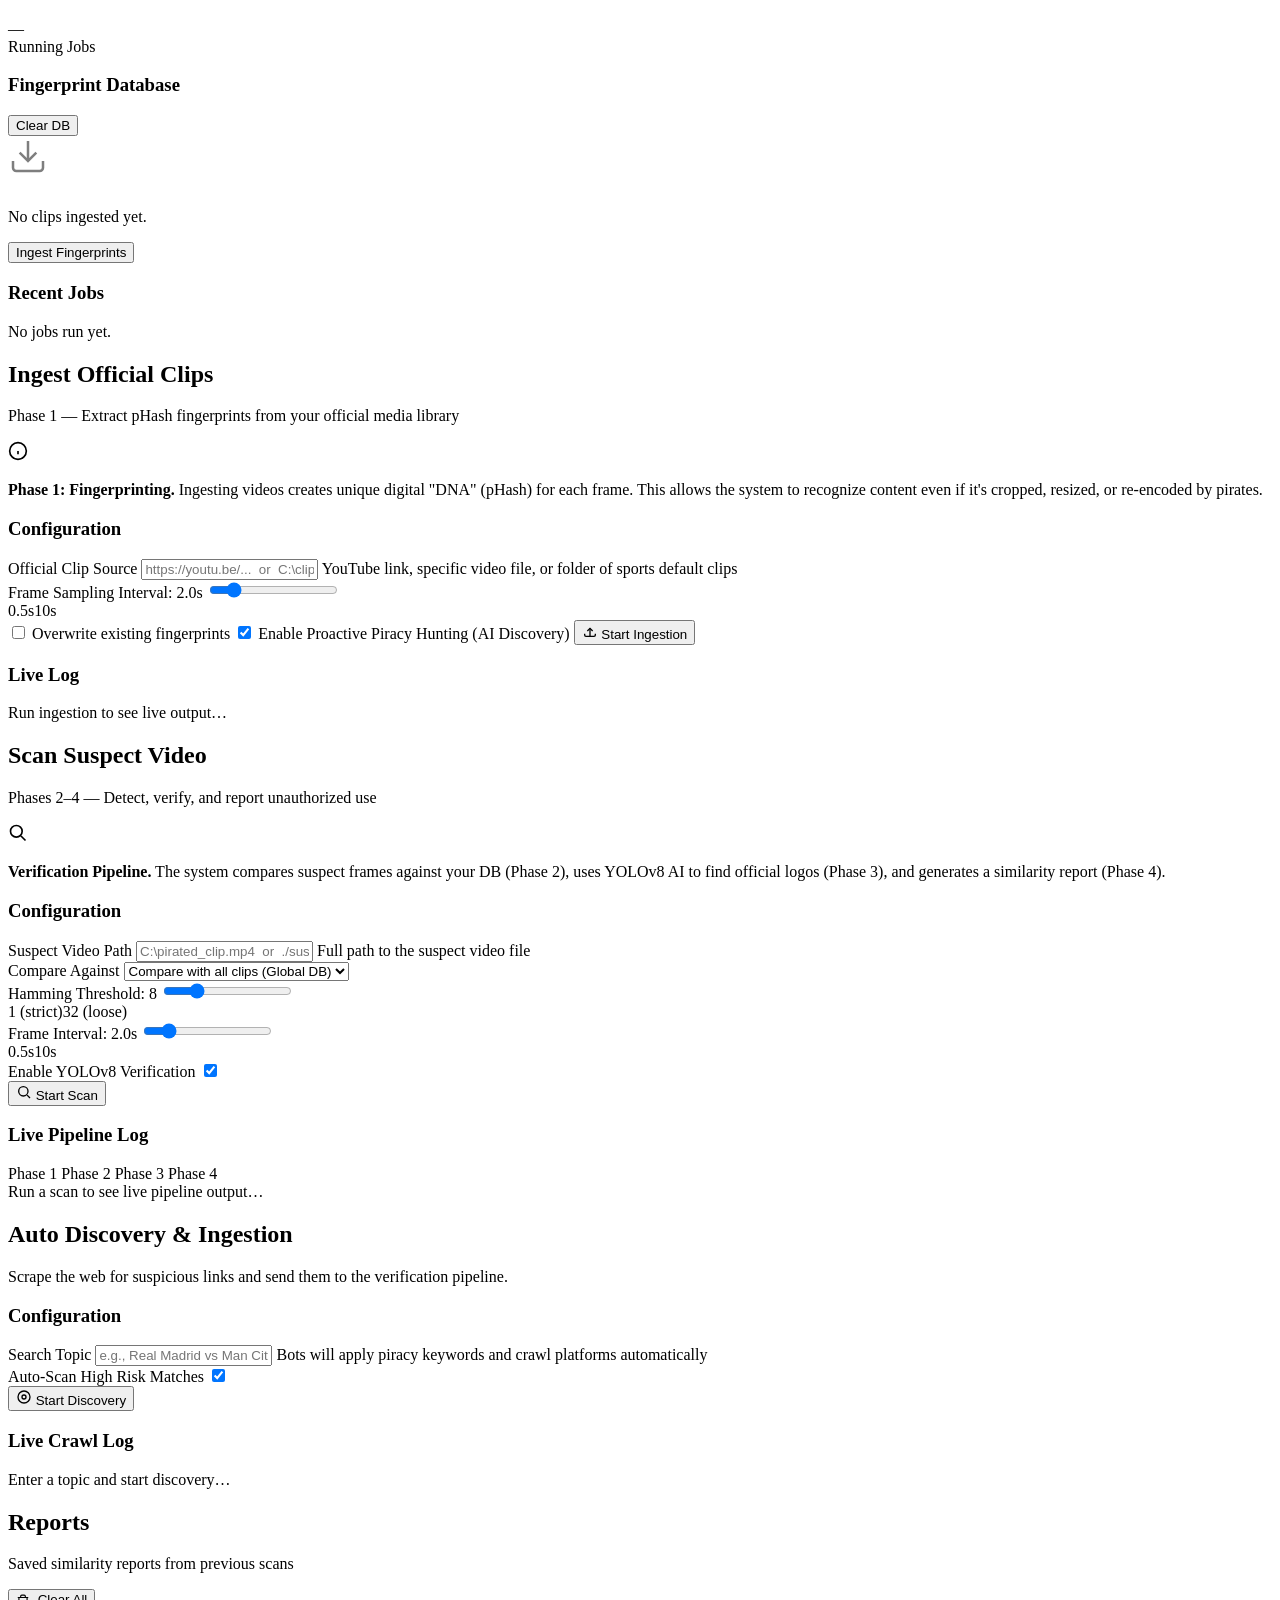
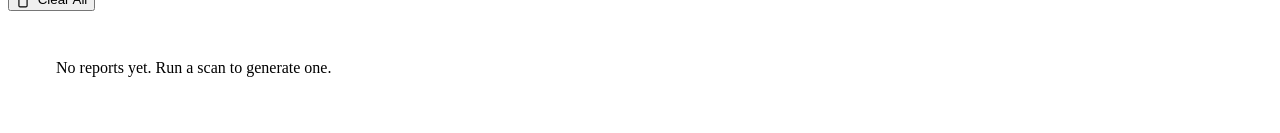
==== commit 55047d43: "Initial upload of project files" ====
--- a/static/index.html
+++ b/static/index.html
@@ -3,44 +3,37 @@
 <head>
   <meta charset="UTF-8" />
   <meta name="viewport" content="width=device-width, initial-scale=1.0" />
-  <title>DAP — Digital Asset Protection</title>
+  <title>WRAITH — Digital Asset Protection</title>
   <meta name="description" content="AI-driven Digital Asset Protection system using pHash fingerprinting and YOLOv8 object detection to identify unauthorized media use." />
   <link rel="preconnect" href="https://fonts.googleapis.com" />
   <link rel="preconnect" href="https://fonts.gstatic.com" crossorigin />
   <link href="https://fonts.googleapis.com/css2?family=Inter:wght@300;400;500;600;700&family=JetBrains+Mono:wght@400;500&display=swap" rel="stylesheet" />
   <link rel="stylesheet" href="/css/style.css" />
+  <link rel="icon" href="/assets/favicon.png" type="image/png">
 </head>
 <body>
 
 <!-- Animated grid background -->
 <canvas id="bg-canvas"></canvas>
 
+<!-- Wraith Orbs (Moving Background) -->
+<div class="orb-container">
+  <div class="orb orb-1"></div>
+  <div class="orb orb-2"></div>
+  <div class="orb orb-3"></div>
+</div>
+
 <div class="app" id="app">
 
   <!-- ── Sidebar ──────────────────────────────────────────────── -->
   <aside class="sidebar" id="sidebar">
+    <button class="sidebar-toggle" id="sidebar-toggle" onclick="App.toggleSidebar()">
+      <svg viewBox="0 0 24 24" fill="none" stroke="currentColor" stroke-width="3" width="12" height="12"><path d="M15 19l-7-7 7-7"/></svg>
+    </button>
+
     <div class="sidebar-logo">
-      <div class="logo-icon">
-        <svg viewBox="0 0 32 32" fill="none" xmlns="http://www.w3.org/2000/svg">
-          <circle cx="16" cy="16" r="14" stroke="url(#g1)" stroke-width="2"/>
-          <path d="M10 16 L14 20 L22 12" stroke="#00d4ff" stroke-width="2.5" stroke-linecap="round" stroke-linejoin="round"/>
-          <circle cx="16" cy="16" r="5" fill="url(#g2)" opacity="0.3"/>
-          <defs>
-            <linearGradient id="g1" x1="0" y1="0" x2="32" y2="32">
-              <stop offset="0%" stop-color="#00d4ff"/>
-              <stop offset="100%" stop-color="#7b5ea7"/>
-            </linearGradient>
-            <linearGradient id="g2" x1="0" y1="0" x2="32" y2="32">
-              <stop offset="0%" stop-color="#00d4ff"/>
-              <stop offset="100%" stop-color="#7b5ea7"/>
-            </linearGradient>
-          </defs>
-        </svg>
-      </div>
-      <div class="logo-text">
-        <span class="logo-title">DAP</span>
-        <span class="logo-sub">Asset Protection</span>
-      </div>
+      <img src="/assets/logo-full-v2.png" alt="WRAITH" class="main-logo-full">
+      <img src="/assets/min-logo.png" alt="WRAITH" class="main-logo-icon">
     </div>
 
     <nav class="sidebar-nav">
@@ -66,26 +59,22 @@
         <svg class="nav-icon" viewBox="0 0 24 24" fill="none" stroke="currentColor" stroke-width="1.8">
           <circle cx="11" cy="11" r="8"></circle>
           <line x1="21" y1="21" x2="16.65" y2="16.65"></line>
-          <line x1="11" y1="8" x2="11" y2="14"></line>
-          <line x1="8" y1="11" x2="14" y2="11"></line>
+          <path d="M11 8v6M8 11h6"/>
         </svg>
         <span>Discovery</span>
       </button>
       <button class="nav-item" data-page="scan" id="nav-scan">
         <svg class="nav-icon" viewBox="0 0 24 24" fill="none" stroke="currentColor" stroke-width="1.8">
-          <circle cx="11" cy="11" r="7"/>
-          <line x1="21" y1="21" x2="16.65" y2="16.65"/>
-          <path d="M8 11h6M11 8v6"/>
+          <rect x="2" y="3" width="20" height="14" rx="2" ry="2"/>
+          <line x1="8" y1="21" x2="16" y2="21"/>
+          <line x1="12" y1="17" x2="12" y2="21"/>
+          <circle cx="12" cy="10" r="3"/>
         </svg>
         <span>Scan</span>
       </button>
       <button class="nav-item" data-page="reports" id="nav-reports">
         <svg class="nav-icon" viewBox="0 0 24 24" fill="none" stroke="currentColor" stroke-width="1.8">
-          <path d="M14 2H6a2 2 0 00-2 2v16a2 2 0 002 2h12a2 2 0 002-2V8z"/>
-          <polyline points="14,2 14,8 20,8"/>
-          <line x1="8" y1="13" x2="16" y2="13"/>
-          <line x1="8" y1="17" x2="16" y2="17"/>
-          <line x1="8" y1="9" x2="10" y2="9"/>
+          <path d="M12 22s8-4 8-10V5l-8-3-8 3v7c0 6 8 10 8 10z"/>
         </svg>
         <span>Reports</span>
         <span class="badge" id="badge-reports"></span>
@@ -93,19 +82,35 @@
     </nav>
 
     <div class="sidebar-footer">
-      <div class="status-dot-row">
-        <span class="status-dot" id="yolo-dot"></span>
-        <span class="status-label" id="yolo-label">YOLOv8</span>
-      </div>
-      <div class="status-dot-row">
-        <span class="status-dot active"></span>
-        <span class="status-label">pHash Engine</span>
-      </div>
+      <div class="status-grid">
+        <div class="status-item" data-tooltip="YOLOv8 Object Detection">
+          <span class="status-dot" id="yolo-dot"></span>
+          <span class="status-label" id="yolo-label">YOLOv8</span>
+        </div>
+        <div class="status-item" data-tooltip="pHash Fingerprinting Engine">
+          <span class="status-dot active"></span>
+          <span class="status-label">pHash Engine</span>
+        </div>
+        <div class="status-item" data-tooltip="Gemini 1.5 Cloud Intelligence">
+          <span class="status-dot" id="gemini-dot"></span>
+          <span class="status-label" id="gemini-label">Gemini Engine</span>
+        </div>
+        <div class="status-item" data-tooltip="Active processing jobs">
+          <span class="status-dot" id="jobs-count-dot"></span>
+          <span class="status-label" id="v-jobs-header">0 Jobs</span>
+        </div>
+      </div>
+      
+      <button class="btn btn-primary btn-sm w-full" onclick="App.refreshAll()" id="btn-sync" style="margin-top:12px; gap:8px">
+        <svg viewBox="0 0 24 24" fill="none" stroke="currentColor" stroke-width="2.5" width="13" height="13"><path d="M23 4v6h-6M1 20v-6h6"/><path d="M3.51 9a9 9 0 0114.85-3.36L23 10M1 14l4.64 4.36A9 9 0 0020.49 15"/></svg>
+        <span>Sync Engine</span>
+      </button>
     </div>
   </aside>
 
   <!-- ── Main ─────────────────────────────────────────────────── -->
   <main class="main-content">
+
 
     <!-- ════ Dashboard ════ -->
     <section class="page active" id="page-dashboard">
@@ -165,7 +170,11 @@
           <button class="btn btn-danger btn-sm" onclick="App.clearDB()">Clear DB</button>
         </div>
         <div id="db-clips-list" class="clips-list">
-          <div class="empty-state">No clips ingested yet.</div>
+          <div class="empty-state">
+            <svg viewBox="0 0 24 24" fill="none" stroke="currentColor" stroke-width="1.5" width="40" height="40" style="margin-bottom:12px;opacity:0.5;"><path d="M21 15v4a2 2 0 01-2 2H5a2 2 0 01-2-2v-4"/><polyline points="7 10 12 15 17 10"/><line x1="12" y1="15" x2="12" y2="3"/></svg>
+            <p>No clips ingested yet.</p>
+            <button class="btn btn-ghost btn-sm mt-2" onclick="Router.navigate('ingest')">Ingest Fingerprints</button>
+          </div>
         </div>
       </div>
 
@@ -181,8 +190,19 @@
     <!-- ════ Ingest ════ -->
     <section class="page" id="page-ingest">
       <div class="page-header">
-        <h1>Ingest Official Clips</h1>
-        <p class="page-sub">Phase 1 — Extract pHash fingerprints from your official media library</p>
+        <div>
+          <h1>Ingest Official Clips</h1>
+          <p class="page-sub">Phase 1 — Extract pHash fingerprints from your official media library</p>
+        </div>
+      </div>
+
+      <div class="info-box">
+        <div class="info-box-icon">
+          <svg viewBox="0 0 24 24" fill="none" stroke="currentColor" stroke-width="2" width="20" height="20"><circle cx="12" cy="12" r="10"/><line x1="12" y1="16" x2="12" y2="12"/><line x1="12" y1="8" x2="12.01" y2="8"/></svg>
+        </div>
+        <div class="info-box-content">
+          <p><strong>Phase 1: Fingerprinting.</strong> Ingesting videos creates unique digital "DNA" (pHash) for each frame. This allows the system to recognize content even if it's cropped, resized, or re-encoded by pirates.</p>
+        </div>
       </div>
 
       <div class="two-col">
@@ -195,16 +215,9 @@
               <span class="form-hint">YouTube link, specific video file, or folder of sports default clips</span>
             </div>
             <div class="form-group">
-              <label for="ingest-interval">Frame Sampling Interval: <span id="ingest-interval-val">2.0s</span></label>
+              <label for="ingest-interval" data-tooltip="Lower interval = higher precision but slower processing.">Frame Sampling Interval: <span id="ingest-interval-val">2.0s</span></label>
               <input type="range" id="ingest-interval" class="slider" min="0.5" max="10" step="0.5" value="2" />
               <div class="slider-labels"><span>0.5s</span><span>10s</span></div>
-            </div>
-            <div class="form-group switch-row">
-              <label>Overwrite Cached Clips</label>
-              <label class="switch">
-                <input type="checkbox" id="ingest-overwrite" />
-                <span class="switch-thumb"></span>
-              </label>
             </div>
             <label class="check-container mt-2">
               <input type="checkbox" id="ingest-overwrite">
@@ -244,8 +257,19 @@
     <!-- ════ Scan ════ -->
     <section class="page" id="page-scan">
       <div class="page-header">
-        <h1>Scan Suspect Video</h1>
-        <p class="page-sub">Phases 2–4 — Detect, verify, and report unauthorized use</p>
+        <div>
+          <h1>Scan Suspect Video</h1>
+          <p class="page-sub">Phases 2–4 — Detect, verify, and report unauthorized use</p>
+        </div>
+      </div>
+
+      <div class="info-box">
+        <div class="info-box-icon">
+          <svg viewBox="0 0 24 24" fill="none" stroke="currentColor" stroke-width="2" width="20" height="20"><path d="M21 21l-6-6m2-5a7 7 0 11-14 0 7 7 0 0114 0z"/></svg>
+        </div>
+        <div class="info-box-content">
+          <p><strong>Verification Pipeline.</strong> The system compares suspect frames against your DB (Phase 2), uses YOLOv8 AI to find official logos (Phase 3), and generates a similarity report (Phase 4).</p>
+        </div>
       </div>
 
       <div class="two-col">
@@ -264,12 +288,12 @@
               </select>
             </div>
             <div class="form-group">
-              <label for="scan-threshold">Hamming Threshold: <span id="scan-threshold-val">8</span></label>
+              <label for="scan-threshold" data-tooltip="Hamming Distance: Lower is stricter (exact match), higher allows for more distortion.">Hamming Threshold: <span id="scan-threshold-val">8</span></label>
               <input type="range" id="scan-threshold" class="slider" min="1" max="32" step="1" value="8" />
               <div class="slider-labels"><span>1 (strict)</span><span>32 (loose)</span></div>
             </div>
             <div class="form-group">
-              <label for="scan-interval">Frame Interval: <span id="scan-interval-val">2.0s</span></label>
+              <label for="scan-interval" data-tooltip="How often to grab a frame from the suspect video for comparison.">Frame Interval: <span id="scan-interval-val">2.0s</span></label>
               <input type="range" id="scan-interval" class="slider" min="0.5" max="10" step="0.5" value="2" />
               <div class="slider-labels"><span>0.5s</span><span>10s</span></div>
             </div>
@@ -402,11 +426,18 @@
       </div>
     </section>
 
-    <!-- ════ Reports ════ -->
     <section class="page" id="page-reports">
       <div class="page-header">
-        <h1>Reports</h1>
-        <p class="page-sub">Saved similarity reports from previous scans</p>
+        <div>
+          <h1>Reports</h1>
+          <p class="page-sub">Saved similarity reports from previous scans</p>
+        </div>
+        <div class="page-header-actions">
+          <button class="btn btn-danger btn-sm" onclick="App.clearReports()">
+            <svg viewBox="0 0 24 24" fill="none" stroke="currentColor" stroke-width="2" width="14" height="14" style="vertical-align:middle;margin-right:4px;"><path d="M3 6h18M19 6v14a2 2 0 01-2 2H7a2 2 0 01-2-2V6m3 0V4a2 2 0 012-2h4a2 2 0 012 2v2"/></svg>
+            Clear All
+          </button>
+        </div>
       </div>
 
       <div id="reports-grid" class="reports-grid">
